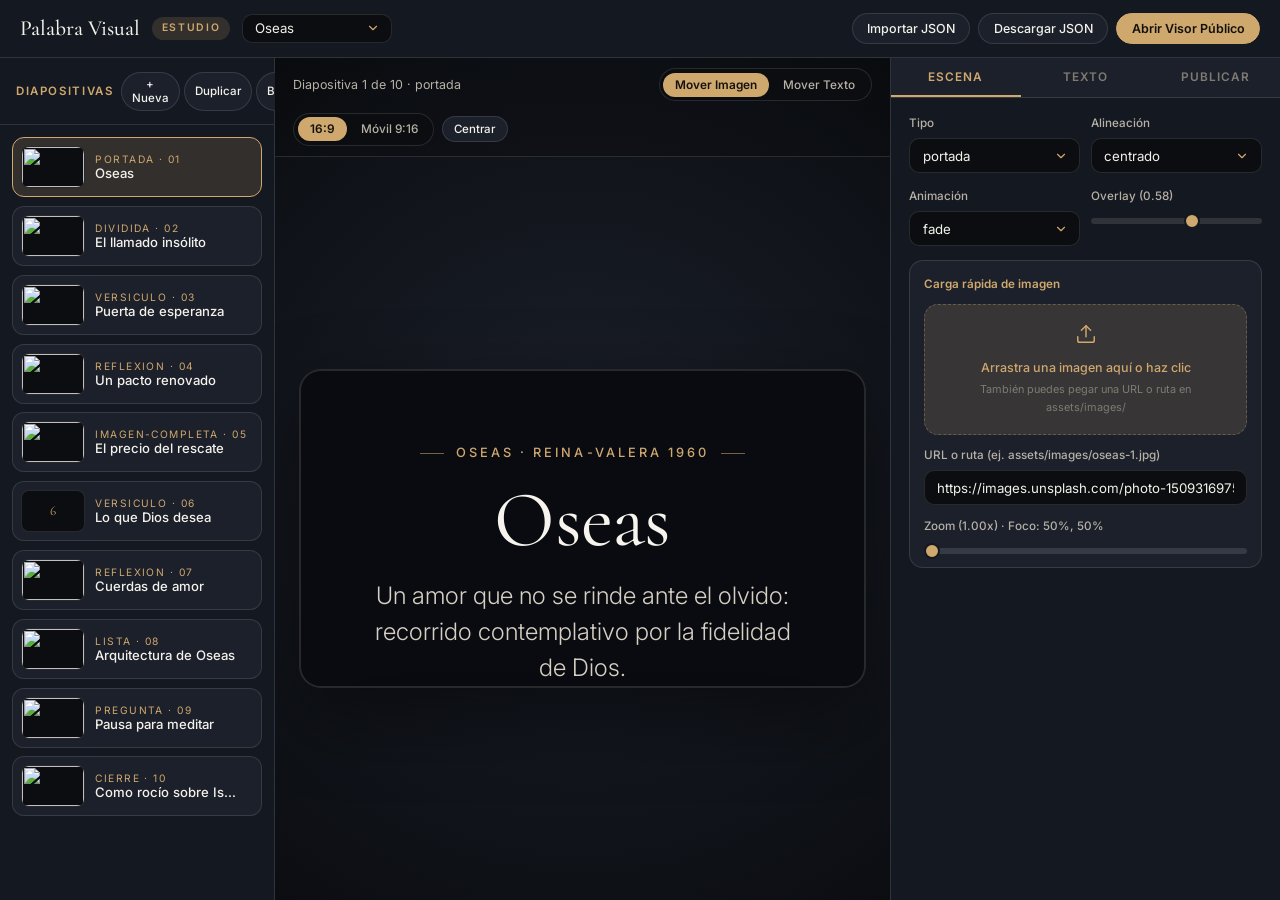
==== admin.html @ c392bd99 "refactor: modularize into clean public viewer (index.html), Studio editor (admin.html), css/, js/, d" ====
<!DOCTYPE html>
<html lang="es" data-theme="oscuro">
<head>
  <meta charset="UTF-8" />
  <meta name="viewport" content="width=device-width, initial-scale=1.0" />
  <title>Palabra Visual — Estudio de Edición</title>

  <link rel="preconnect" href="https://fonts.googleapis.com" />
  <link rel="preconnect" href="https://fonts.gstatic.com" crossorigin />
  <link href="https://fonts.googleapis.com/css2?family=Cormorant+Garamond:ital,wght@0,400;0,500;0,600;1,400;1,500&family=Inter:wght@300;400;500;600&display=swap" rel="stylesheet" />

  <link rel="stylesheet" href="css/theme.css" />
  <link rel="stylesheet" href="css/admin.css" />
</head>
<body class="admin-body">
  <!-- Barra superior del Estudio -->
  <header class="studio-topbar">
    <div class="studio-brand">
      <strong style="font-family:var(--font-display); font-size:1.35rem; font-weight:500;">Palabra Visual</strong>
      <span class="studio-badge">Estudio</span>
      <select class="field-select" id="st-book-select" style="width:auto; min-width:150px; padding:0.35rem 2rem 0.35rem 0.75rem;"></select>
    </div>

    <div class="studio-actions">
      <button class="btn-studio" id="st-import-btn" type="button">Importar JSON</button>
      <input type="file" id="st-import-file" accept=".json,application/json" style="display:none" />
      <button class="btn-studio" id="st-export-json" type="button">Descargar JSON</button>
      <button class="btn-studio btn-studio--primary" id="st-open-viewer" type="button">Abrir Visor Público</button>
    </div>
  </header>

  <!-- Espacio de trabajo de 3 columnas -->
  <main class="studio-workspace">
    <!-- 1. Izquierda: Lista de diapositivas con Drag & Drop -->
    <aside class="studio-deck" aria-label="Diapositivas">
      <div class="deck-header">
        <span style="font-size:0.72rem; letter-spacing:0.14em; text-transform:uppercase; color:var(--accent); font-weight:600;">Diapositivas</span>
        <div style="display:flex; gap:0.3rem;">
          <button class="btn-studio" id="st-add-slide" style="padding:0.28rem 0.6rem; font-size:0.72rem;">+ Nueva</button>
          <button class="btn-studio" id="st-dup-slide" style="padding:0.28rem 0.6rem; font-size:0.72rem;">Duplicar</button>
          <button class="btn-studio" id="st-del-slide" style="padding:0.28rem 0.6rem; font-size:0.72rem;">Borrar</button>
        </div>
      </div>
      <div class="deck-list" id="deck-list"></div>
    </aside>

    <!-- 2. Centro: Canvas interactivo (Móvil 9:16 / Escritorio 16:9 + Arrastrar) -->
    <section class="studio-canvas-area" aria-label="Lienzo de edición">
      <div class="canvas-toolbar">
        <span id="canvas-slide-label" style="font-size:0.78rem; color:var(--text-secondary);">Diapositiva 1</span>

        <div class="segmented" role="group" aria-label="Modo de arrastre en lienzo">
          <button class="seg-btn is-active" data-drag-mode="image" type="button">Mover Imagen</button>
          <button class="seg-btn" data-drag-mode="text" type="button">Mover Texto</button>
        </div>

        <div style="display:flex; align-items:center; gap:0.5rem;">
          <div class="segmented" role="group" aria-label="Formato de vista">
            <button class="seg-btn is-active" data-frame="desktop" type="button">16:9</button>
            <button class="seg-btn" data-frame="mobile" type="button">Móvil 9:16</button>
          </div>
          <button class="btn-studio" id="st-reset-pos" type="button" style="padding:0.32rem 0.7rem; font-size:0.72rem;">Centrar</button>
        </div>
      </div>

      <div class="canvas-viewport">
        <div class="device-frame frame-desktop" id="device-frame" data-drag-mode="image">
          <div class="slides-stage" id="studio-stage"></div>
        </div>
      </div>
    </section>

    <!-- 3. Derecha: Inspector con pestañas -->
    <aside class="studio-inspector" aria-label="Inspector de propiedades">
      <div class="inspector-tabs" role="tablist">
        <button class="tab-btn is-active" data-tab="escena" type="button">Escena</button>
        <button class="tab-btn" data-tab="texto" type="button">Texto</button>
        <button class="tab-btn" data-tab="publicar" type="button">Publicar</button>
      </div>

      <div class="inspector-body">
        <!-- TAB 1: Escena e Imágenes -->
        <div class="tab-panel is-active" id="tab-escena">
          <div class="field-row">
            <div class="field-group">
              <label class="field-label" for="st-tipo">Tipo</label>
              <select class="field-select" id="st-tipo">
                <option value="portada">portada</option>
                <option value="versiculo">versiculo</option>
                <option value="reflexion">reflexion</option>
                <option value="imagen-completa">imagen-completa</option>
                <option value="dividida">dividida</option>
                <option value="lista">lista</option>
                <option value="pregunta">pregunta</option>
                <option value="cierre">cierre</option>
              </select>
            </div>
            <div class="field-group">
              <label class="field-label" for="st-layout">Alineación</label>
              <select class="field-select" id="st-layout">
                <option value="centrado">centrado</option>
                <option value="izquierda">izquierda</option>
                <option value="derecha">derecha</option>
                <option value="inferior">inferior</option>
              </select>
            </div>
          </div>

          <div class="field-row">
            <div class="field-group">
              <label class="field-label" for="st-anim">Animación</label>
              <select class="field-select" id="st-anim">
                <option value="revelar-palabras">revelar-palabras</option>
                <option value="fade">fade</option>
                <option value="slide-up">slide-up</option>
                <option value="zoom-lento">zoom-lento</option>
                <option value="parallax">parallax</option>
              </select>
            </div>
            <div class="field-group">
              <label class="field-label" for="st-overlay">Overlay (<span id="st-overlay-val">0.55</span>)</label>
              <input class="field-range" id="st-overlay" type="range" min="0" max="1" step="0.05" />
            </div>
          </div>

          <div class="studio-card">
            <span class="field-label" style="color:var(--accent); font-weight:600;">Carga rápida de imagen</span>
            <div class="image-dropzone" id="st-dropzone">
              <svg width="22" height="22" viewBox="0 0 24 24" fill="none" stroke="currentColor" stroke-width="1.6" stroke-linecap="round" stroke-linejoin="round"><path d="M21 15v4a2 2 0 0 1-2 2H5a2 2 0 0 1-2-2v-4"/><polyline points="17 8 12 3 7 8"/><line x1="12" y1="3" x2="12" y2="15"/></svg>
              <p>Arrastra una imagen aquí o haz clic</p>
              <small>También puedes pegar una URL o ruta en assets/images/</small>
              <input type="file" id="st-imagen-file" accept="image/*" style="display:none" />
            </div>
            <div class="field-group">
              <label class="field-label" for="st-imagen">URL o ruta (ej. assets/images/oseas-1.jpg)</label>
              <input class="field-input" id="st-imagen" type="text" placeholder="https://... o assets/images/..." />
            </div>
            <div class="field-group">
              <label class="field-label" for="st-zoom">Zoom (<span id="st-zoom-val">1.00</span>x) &middot; Foco: <span id="st-focal-readout">50%, 50%</span></label>
              <input class="field-range" id="st-zoom" type="range" min="1" max="1.6" step="0.02" value="1" />
            </div>
          </div>
        </div>

        <!-- TAB 2: Texto, Cita Bíblica y Recuadros -->
        <div class="tab-panel" id="tab-texto">
          <div class="field-group">
            <label class="field-label" for="st-titulo">Título</label>
            <input class="field-input" id="st-titulo" type="text" />
          </div>
          <div class="field-group">
            <label class="field-label" for="st-subtitulo">Subtítulo / Kicker</label>
            <input class="field-input" id="st-subtitulo" type="text" />
          </div>
          <div class="field-group">
            <label class="field-label" for="st-font-scale">Tamaño de cita (<span id="st-font-scale-val">1.00</span>x)</label>
            <input class="field-range" id="st-font-scale" type="range" min="0.75" max="1.45" step="0.05" value="1" />
          </div>
          <div class="field-group">
            <label class="field-label" for="st-versiculo-texto">Versículo (texto fiel)</label>
            <textarea class="field-textarea" id="st-versiculo-texto"></textarea>
          </div>
          <div class="field-group">
            <label class="field-label" for="st-versiculo-ref">Referencia</label>
            <input class="field-input" id="st-versiculo-ref" type="text" />
          </div>
          <div class="field-group">
            <label class="field-label" for="st-reflexion">Reflexión</label>
            <textarea class="field-textarea" id="st-reflexion"></textarea>
          </div>
          <div class="field-group">
            <span class="field-label" style="color:var(--accent); font-weight:600;">Recuadros / Puntos</span>
            <div id="st-recuadros-list" style="display:flex; flex-direction:column; gap:0.65rem;"></div>
            <button class="btn-studio" id="st-add-recuadro" type="button" style="justify-content:center;">+ Agregar recuadro</button>
          </div>
        </div>

        <!-- TAB 3: Publicación y Revelado Dinámico -->
        <div class="tab-panel" id="tab-publicar">
          <div class="studio-card">
            <span class="field-label" style="color:var(--accent); font-weight:600;">Datos del Libro</span>
            <div class="field-group">
              <label class="field-label" for="st-book-title">Nombre del libro</label>
              <input class="field-input" id="st-book-title" type="text" />
            </div>
            <div class="field-group">
              <label class="field-label" for="st-book-version">Versión bíblica</label>
              <input class="field-input" id="st-book-version" type="text" />
            </div>
            <div class="field-group">
              <label class="field-label" for="st-book-theme">Tema predeterminado</label>
              <select class="field-select" id="st-book-theme">
                <option value="oscuro">Noche profunda (oscuro)</option>
                <option value="claro">Amanecer cálido (claro)</option>
                <option value="sepia">Pergamino (sepia)</option>
              </select>
            </div>
          </div>

          <div class="studio-card">
            <span class="field-label" style="color:var(--accent); font-weight:600;">Revelado Dinámico (Bloqueo Temporal)</span>
            <div class="field-group">
              <label class="field-label" for="st-desbloqueo">Fecha y hora de apertura</label>
              <input class="field-input" id="st-desbloqueo" type="datetime-local" />
            </div>
            <div class="field-group">
              <label class="field-label" for="st-bloqueo-msg">Mensaje de espera</label>
              <textarea class="field-textarea" id="st-bloqueo-msg" placeholder="Esta reflexión estará disponible al iniciar..."></textarea>
            </div>
            <button class="btn-studio" id="st-clear-lock" type="button" style="justify-content:center;">Quitar bloqueo</button>
          </div>

          <p style="font-size:0.75rem; color:var(--text-muted); line-height:1.5;">
            Cuando termines de editar, pulsa <strong>Descargar JSON</strong> arriba y reemplaza el archivo correspondiente en la carpeta <code>data/</code> de tu repositorio.
          </p>
        </div>
      </div>
    </aside>
  </main>

  <div class="toast" id="toast" role="status" aria-live="polite"></div>

  <script src="js/renderer.js"></script>
  <script src="js/admin.js"></script>
</body>
</html>
---- css/theme.css ----
/* ==========================================================================
   PALABRA VISUAL — SISTEMA DE DISEÑO COMPARTIDO (theme.css)
   ========================================================================== */
:root {
  --font-display: 'Cormorant Garamond', Georgia, 'Times New Roman', serif;
  --font-sans: 'Inter', -apple-system, BlinkMacSystemFont, 'Segoe UI', Roboto, sans-serif;

  /* Escala tipográfica fluida */
  --text-xs: clamp(0.72rem, 0.7rem + 0.15vw, 0.8rem);
  --text-sm: clamp(0.85rem, 0.82rem + 0.2vw, 0.95rem);
  --text-base: clamp(0.98rem, 0.94rem + 0.25vw, 1.125rem);
  --text-lg: clamp(1.18rem, 1.08rem + 0.55vw, 1.5rem);
  --text-xl: clamp(1.55rem, 1.3rem + 1.2vw, 2.35rem);
  --text-2xl: clamp(2.1rem, 1.6rem + 2.4vw, 3.6rem);
  --text-hero: clamp(2.6rem, 1.9rem + 3.8vw, 5.2rem);

  /* Espaciados y radios */
  --space-xs: 0.5rem;
  --space-sm: 1rem;
  --space-md: 1.75rem;
  --space-lg: 3rem;
  --radius-sm: 6px;
  --radius-md: 14px;
  --radius-lg: 22px;
  --ease-editorial: cubic-bezier(0.22, 1, 0.36, 1);

  --z-stage: 1;
  --z-chrome: 20;
  --z-drawer: 40;
  --z-modal: 60;
}

/* Tema 1: Noche profunda (oscuro) */
[data-theme="oscuro"] {
  --bg-base: #0b0d11;
  --bg-surface: #141820;
  --bg-elevated: #1b202b;
  --bg-glass: rgba(15, 19, 26, 0.62);
  --bg-glass-strong: rgba(15, 19, 26, 0.86);
  --text-primary: #f4f1ea;
  --text-secondary: #b7b1a6;
  --text-muted: #7f7a72;
  --accent: #cfa86e;
  --accent-soft: rgba(207, 168, 110, 0.16);
  --border-subtle: rgba(244, 241, 234, 0.12);
  --border-glow: rgba(207, 168, 110, 0.34);
  --overlay-rgb: 10, 12, 16;
  --shadow-soft: 0 24px 60px rgba(0, 0, 0, 0.45);
  --slide-text-on-img: #f7f4ed;
  --slide-sub-on-img: #d6d0c4;
}

/* Tema 2: Amanecer cálido (claro) */
[data-theme="claro"] {
  --bg-base: #faf7f2;
  --bg-surface: #ffffff;
  --bg-elevated: #f3eee5;
  --bg-glass: rgba(255, 252, 247, 0.76);
  --bg-glass-strong: rgba(255, 252, 247, 0.94);
  --text-primary: #1f1c18;
  --text-secondary: #5c554c;
  --text-muted: #8a8277;
  --accent: #9a6735;
  --accent-soft: rgba(154, 103, 53, 0.12);
  --border-subtle: rgba(31, 28, 24, 0.12);
  --border-glow: rgba(154, 103, 53, 0.34);
  --overlay-rgb: 24, 20, 16;
  --shadow-soft: 0 20px 50px rgba(45, 36, 24, 0.10);
  --slide-text-on-img: #faf7f2;
  --slide-sub-on-img: #e5dfd5;
}

/* Tema 3: Pergamino (sepia) */
[data-theme="sepia"] {
  --bg-base: #efe6d5;
  --bg-surface: #e6dac4;
  --bg-elevated: #dfd0b6;
  --bg-glass: rgba(239, 230, 213, 0.80);
  --bg-glass-strong: rgba(239, 230, 213, 0.95);
  --text-primary: #2a2118;
  --text-secondary: #5a4a3a;
  --text-muted: #85725e;
  --accent: #874c2b;
  --accent-soft: rgba(135, 76, 43, 0.14);
  --border-subtle: rgba(42, 33, 24, 0.14);
  --border-glow: rgba(135, 76, 43, 0.35);
  --overlay-rgb: 28, 21, 14;
  --shadow-soft: 0 20px 50px rgba(42, 33, 24, 0.14);
  --slide-text-on-img: #faf5eb;
  --slide-sub-on-img: #e8decb;
}

*, *::before, *::after { box-sizing: border-box; margin: 0; padding: 0; }

html, body {
  height: 100%;
  width: 100%;
  background-color: var(--bg-base);
  color: var(--text-primary);
  font-family: var(--font-sans);
  font-size: 16px;
  line-height: 1.6;
  -webkit-font-smoothing: antialiased;
  -moz-osx-font-smoothing: grayscale;
  transition: background-color 0.45s var(--ease-editorial), color 0.45s var(--ease-editorial);
}

button, input, select, textarea { font-family: inherit; color: inherit; }
button { background: none; border: none; cursor: pointer; }
button:focus-visible, input:focus-visible, select:focus-visible, textarea:focus-visible, a:focus-visible {
  outline: 2px solid var(--accent);
  outline-offset: 2px;
}

.sr-only {
  position: absolute; width: 1px; height: 1px; padding: 0; margin: -1px;
  overflow: hidden; clip: rect(0, 0, 0, 0); white-space: nowrap; border: 0;
}

/* ==========================================================================
   ESCENARIO DE DIAPOSITIVAS
   ========================================================================== */
.app-shell {
  position: relative;
  width: 100vw;
  height: 100vh;
  height: 100dvh;
  overflow: hidden;
  background: var(--bg-base);
}

.slides-stage {
  position: relative;
  width: 100%;
  height: 100%;
  z-index: var(--z-stage);
}

.slide {
  position: absolute;
  inset: 0;
  width: 100%;
  height: 100%;
  display: flex;
  align-items: center;
  justify-content: center;
  overflow-y: auto;
  overflow-x: hidden;
  opacity: 0;
  visibility: hidden;
  pointer-events: none;
}

.slide.is-active {
  opacity: 1;
  visibility: visible;
  pointer-events: auto;
}

.slide-bg {
  position: absolute;
  inset: -4%;
  width: 108%;
  height: 108%;
  z-index: 0;
  overflow: hidden;
  pointer-events: none;
  transform: scale(var(--img-zoom, 1));
  transition: transform 0.35s var(--ease-editorial);
}

.slide-bg-img {
  width: 100%;
  height: 100%;
  object-fit: cover;
  object-position: center;
  will-change: transform;
  transition: opacity 0.6s ease;
}

.slide.is-active .slide-bg-img.ken-burns {
  animation: kenBurns 22s ease-in-out infinite alternate;
}

@keyframes kenBurns {
  0% { transform: scale(1.01) translate3d(0, 0, 0); }
  100% { transform: scale(1.09) translate3d(-1.2%, -0.8%, 0); }
}

.slide-overlay {
  position: absolute;
  inset: 0;
  z-index: 1;
  pointer-events: none;
}

.slide-inner {
  position: relative;
  z-index: 2;
  width: 100%;
  max-width: 1240px;
  margin: auto;
  padding: clamp(4.5rem, 8vh, 6rem) clamp(1.25rem, 5vw, 4.5rem) clamp(5rem, 9vh, 6.5rem);
  display: flex;
  flex-direction: column;
  justify-content: center;
  min-height: 100%;
}

.slide-content-movable {
  display: flex;
  flex-direction: column;
  width: 100%;
  transform: translate(var(--offset-x, 0px), var(--offset-y, 0px));
}

.layout-centrado .slide-inner,
.layout-centrado .slide-content-movable { align-items: center; text-align: center; }
.layout-izquierda .slide-inner,
.layout-izquierda .slide-content-movable { align-items: flex-start; text-align: left; }
.layout-derecha .slide-inner,
.layout-derecha .slide-content-movable { align-items: flex-end; text-align: right; }
.layout-inferior .slide-inner {
  justify-content: flex-end;
  align-items: flex-start;
  text-align: left;
  padding-bottom: clamp(5.5rem, 11vh, 7.5rem);
}

.slide.has-bg-image:not(.slide-tipo-dividida) { color: var(--slide-text-on-img); }
.slide.has-bg-image:not(.slide-tipo-dividida) .editorial-subtitle,
.slide.has-bg-image:not(.slide-tipo-dividida) .reflexion-body { color: var(--slide-sub-on-img); }

/* ==========================================================================
   TIPOGRAFÍA EDITORIAL Y CITAS BÍBLICAS
   ========================================================================== */
.kicker {
  font-family: var(--font-sans);
  font-size: var(--text-xs);
  font-weight: 500;
  letter-spacing: 0.24em;
  text-transform: uppercase;
  color: var(--accent);
  margin-bottom: var(--space-sm);
  display: inline-flex;
  align-items: center;
  gap: 0.75rem;
}

.kicker::before, .kicker::after {
  content: ""; display: inline-block; width: 24px; height: 1px; background: currentColor; opacity: 0.55;
}
.layout-izquierda .kicker::before, .layout-inferior .kicker::before { display: none; }
.layout-derecha .kicker::after { display: none; }

.editorial-title {
  font-family: var(--font-display);
  font-weight: 500;
  font-size: var(--text-2xl);
  line-height: 1.12;
  letter-spacing: -0.01em;
  max-width: 18ch;
  margin-bottom: var(--space-sm);
}

.slide-tipo-portada .editorial-title {
  font-size: var(--text-hero);
  font-weight: 400;
  line-height: 1.05;
  max-width: 14ch;
}

.editorial-subtitle {
  font-family: var(--font-sans);
  font-weight: 300;
  font-size: var(--text-lg);
  line-height: 1.5;
  color: var(--text-secondary);
  max-width: 52ch;
  margin-bottom: var(--space-md);
}

.verse-block { position: relative; max-width: 820px; width: 100%; }

.verse-block.variant-glass {
  background: var(--bg-glass);
  backdrop-filter: blur(18px);
  -webkit-backdrop-filter: blur(18px);
  border: 1px solid var(--border-subtle);
  border-radius: var(--radius-lg);
  padding: clamp(1.65rem, 4vw, 3.25rem);
  box-shadow: var(--shadow-soft);
  color: var(--text-primary);
}

.verse-block.variant-typographic {
  padding: clamp(1.25rem, 3vw, 2.25rem) 0;
  max-width: 920px;
}

.verse-quote-mark {
  display: block; width: 28px; height: 22px; color: var(--accent); opacity: 0.75; margin-bottom: var(--space-sm);
}
.layout-centrado .verse-quote-mark { margin-inline: auto; }
.layout-derecha .verse-quote-mark { margin-left: auto; }

.verse-text {
  font-family: var(--font-display);
  font-weight: 400;
  font-size: calc(clamp(1.65rem, 1.2rem + 2.1vw, 2.9rem) * var(--font-scale, 1));
  line-height: 1.34;
  letter-spacing: -0.005em;
}

.slide-tipo-versiculo .verse-text {
  font-size: calc(clamp(1.95rem, 1.35rem + 2.6vw, 3.5rem) * var(--font-scale, 1));
  line-height: 1.28;
}

.verse-word { display: inline-block; will-change: transform, opacity; }

.verse-divider {
  width: 56px; height: 1px; background: var(--accent); opacity: 0.65; margin: var(--space-md) 0 var(--space-sm);
}
.layout-centrado .verse-divider { margin-inline: auto; }
.layout-derecha .verse-divider { margin-left: auto; }

.verse-meta {
  display: flex; flex-wrap: wrap; align-items: center; gap: 0.65rem 1.25rem;
  font-family: var(--font-sans); font-size: var(--text-xs); letter-spacing: 0.2em;
  text-transform: uppercase; font-variant-caps: all-small-caps; color: var(--accent); font-weight: 500;
}
.layout-centrado .verse-meta { justify-content: center; }
.layout-derecha .verse-meta { justify-content: flex-end; }
.verse-version { opacity: 0.72; color: inherit; }

.reflexion-body {
  font-family: var(--font-sans); font-weight: 300; font-size: var(--text-base);
  line-height: 1.75; max-width: 62ch; color: var(--text-secondary); margin-top: var(--space-sm);
}

.glass-panel {
  background: var(--bg-glass); backdrop-filter: blur(18px); -webkit-backdrop-filter: blur(18px);
  border: 1px solid var(--border-subtle); border-radius: var(--radius-lg);
  padding: clamp(1.5rem, 3.5vw, 2.75rem); box-shadow: var(--shadow-soft); color: var(--text-primary);
}
.glass-panel .reflexion-body { color: var(--text-secondary); }

.recuadros-grid, .timeline-list {
  display: grid; grid-template-columns: repeat(auto-fit, minmax(min(100%, 250px), 1fr));
  gap: clamp(1rem, 2vw, 1.5rem); width: 100%; margin-top: var(--space-md);
}

.recuadro-card, .timeline-item {
  background: var(--bg-glass); backdrop-filter: blur(16px); -webkit-backdrop-filter: blur(16px);
  border: 1px solid var(--border-subtle); border-top: 1px solid var(--border-glow);
  border-radius: var(--radius-md); padding: clamp(1.25rem, 2.5vw, 1.75rem);
  text-align: left; color: var(--text-primary); box-shadow: var(--shadow-soft);
  transition: transform 0.35s var(--ease-editorial), border-color 0.35s ease;
}
.recuadro-card:hover { transform: translateY(-3px); border-color: var(--border-glow); }

.recuadro-icon {
  width: 34px; height: 34px; border-radius: 50%; background: var(--accent-soft);
  color: var(--accent); display: inline-flex; align-items: center; justify-content: center; margin-bottom: 0.9rem;
}
.recuadro-icon svg { width: 17px; height: 17px; }
.recuadro-title { font-family: var(--font-display); font-size: 1.35rem; font-weight: 500; margin-bottom: 0.4rem; color: var(--text-primary); }
.recuadro-text { font-size: var(--text-sm); line-height: 1.6; color: var(--text-secondary); }
.timeline-step { font-family: var(--font-display); font-size: 1.8rem; font-style: italic; color: var(--accent); line-height: 1; margin-bottom: 0.6rem; }

.split-layout {
  display: grid; grid-template-columns: 1fr 1fr; gap: clamp(1.75rem, 4vw, 4rem); align-items: center; width: 100%;
}
.split-media {
  position: relative; border-radius: var(--radius-lg); overflow: hidden;
  aspect-ratio: 4 / 5; max-height: 70vh; width: 100%;
  box-shadow: var(--shadow-soft); border: 1px solid var(--border-subtle);
}
.split-media img { width: 100%; height: 100%; object-fit: cover; display: block; }
.split-content { display: flex; flex-direction: column; align-items: flex-start; text-align: left; }
.layout-derecha .split-media { order: 2; }

.btn-editorial {
  display: inline-flex; align-items: center; gap: 0.65rem; margin-top: var(--space-md);
  padding: 0.85rem 1.65rem; border-radius: 999px; background: var(--accent); color: #14110d;
  font-size: var(--text-xs); font-weight: 600; letter-spacing: 0.14em; text-transform: uppercase;
  transition: transform 0.25s var(--ease-editorial), opacity 0.25s ease;
}
.btn-editorial:hover { transform: translateY(-2px); opacity: 0.94; }

.btn-editorial-ghost {
  display: inline-flex; align-items: center; gap: 0.55rem; margin-top: var(--space-md);
  padding: 0.8rem 1.45rem; border-radius: 999px; border: 1px solid var(--border-glow);
  background: var(--bg-glass); backdrop-filter: blur(12px); color: var(--text-primary);
  font-size: var(--text-xs); font-weight: 500; letter-spacing: 0.14em; text-transform: uppercase;
  transition: background-color 0.25s ease, transform 0.25s var(--ease-editorial);
}
.btn-editorial-ghost:hover { background: var(--accent-soft); transform: translateY(-1px); }

/* ==========================================================================
   CHROME DE NAVEGACIÓN DEL VISOR LIMPIO
   ========================================================================== */
.progress-bar-track {
  position: fixed; top: 0; left: 0; width: 100%; height: 3px;
  background: rgba(128, 128, 128, 0.18); z-index: calc(var(--z-chrome) + 5);
}
.progress-bar-fill { height: 100%; width: 0%; background: var(--accent); transition: width 0.6s var(--ease-editorial); }

.top-bar {
  position: fixed; top: 0; left: 0; right: 0; z-index: var(--z-chrome);
  display: flex; align-items: center; justify-content: space-between;
  padding: 1rem clamp(1rem, 3vw, 2.25rem); pointer-events: none;
}
.top-bar > * { pointer-events: auto; }

.brand-cluster, .top-actions, .nav-arrows {
  display: flex; align-items: center; gap: 0.35rem;
  background: var(--bg-glass); backdrop-filter: blur(18px); -webkit-backdrop-filter: blur(18px);
  border: 1px solid var(--border-subtle); border-radius: 999px; padding: 0.35rem 0.5rem;
  box-shadow: 0 8px 28px rgba(0, 0, 0, 0.14);
}

.icon-btn {
  width: 34px; height: 34px; border-radius: 50%; display: inline-flex; align-items: center; justify-content: center;
  color: var(--text-primary); transition: background-color 0.25s ease, color 0.25s ease, transform 0.25s var(--ease-editorial);
}
.icon-btn:hover { background: var(--accent-soft); color: var(--accent); transform: scale(1.05); }
.icon-btn svg { width: 17px; height: 17px; }

/* Menús desplegables personalizados */
.dropdown { position: relative; display: inline-flex; align-items: center; }
.dropdown-trigger {
  display: inline-flex; align-items: center; gap: 0.5rem; padding: 0.38rem 0.75rem;
  border-radius: 999px; font-size: var(--text-xs); font-weight: 500; color: var(--text-primary);
  transition: background-color 0.25s ease, color 0.25s ease;
}
.dropdown-trigger--book { font-family: var(--font-display); font-size: 1.18rem; font-weight: 500; padding: 0.22rem 0.75rem 0.22rem 0.55rem; }
.dropdown-trigger:hover, .dropdown.is-open .dropdown-trigger { background: var(--accent-soft); color: var(--accent); }
.dropdown-chevron { width: 14px; height: 14px; opacity: 0.7; transition: transform 0.3s var(--ease-editorial); }
.dropdown.is-open .dropdown-chevron { transform: rotate(180deg); opacity: 1; }

.dropdown-menu {
  position: absolute; top: calc(100% + 10px); left: 0; min-width: 240px; padding: 0.45rem;
  border-radius: 18px; background: var(--bg-glass-strong); backdrop-filter: blur(24px); -webkit-backdrop-filter: blur(24px);
  border: 1px solid var(--border-subtle); box-shadow: 0 22px 50px rgba(0, 0, 0, 0.32);
  display: flex; flex-direction: column; gap: 0.2rem;
  opacity: 0; visibility: hidden; transform: translateY(-6px) scale(0.97); transform-origin: top left;
  transition: opacity 0.24s ease, transform 0.28s var(--ease-editorial), visibility 0.24s; z-index: calc(var(--z-chrome) + 15);
}
.dropdown-menu--right { left: auto; right: 0; transform-origin: top right; }
.dropdown.is-open .dropdown-menu { opacity: 1; visibility: visible; transform: translateY(0) scale(1); }

.dropdown-item {
  width: 100%; display: flex; align-items: center; justify-content: space-between; gap: 0.85rem;
  padding: 0.62rem 0.8rem; border-radius: 12px; text-align: left; color: var(--text-primary);
  transition: background-color 0.2s ease, color 0.2s ease, transform 0.2s ease;
}
.dropdown-item:hover { background: var(--accent-soft); transform: translateX(2px); }
.dropdown-item.is-selected { background: var(--accent-soft); color: var(--accent); }
.dropdown-item-main { display: flex; align-items: center; gap: 0.65rem; }
.dropdown-item-title { display: block; font-family: var(--font-display); font-size: 1.12rem; font-weight: 500; line-height: 1.15; }
.dropdown-item-title--sans { font-family: var(--font-sans); font-size: 0.84rem; }
.dropdown-item-sub { display: block; font-size: 0.7rem; color: var(--text-muted); letter-spacing: 0.04em; margin-top: 0.1rem; }
.dropdown-check { width: 15px; height: 15px; color: var(--accent); opacity: 0; flex-shrink: 0; }
.dropdown-item.is-selected .dropdown-check { opacity: 1; }
.theme-swatch { width: 18px; height: 18px; border-radius: 50%; border: 1px solid var(--border-glow); flex-shrink: 0; }

.bottom-bar {
  position: fixed; bottom: 0; left: 0; right: 0; z-index: var(--z-chrome);
  display: flex; align-items: center; justify-content: space-between;
  padding: 1rem clamp(1rem, 3vw, 2.25rem) 1.25rem; pointer-events: none;
}
.bottom-bar > * { pointer-events: auto; }

.slide-counter {
  font-size: var(--text-xs); font-weight: 500; letter-spacing: 0.16em; color: var(--text-primary);
  background: var(--bg-glass); backdrop-filter: blur(18px); border: 1px solid var(--border-subtle);
  padding: 0.48rem 0.95rem; border-radius: 999px; font-variant-numeric: tabular-nums;
}

.dots-nav {
  display: flex; align-items: center; gap: 0.45rem; background: var(--bg-glass); backdrop-filter: blur(18px);
  border: 1px solid var(--border-subtle); padding: 0.5rem 0.95rem; border-radius: 999px;
}
.dot-btn {
  width: 7px; height: 7px; border-radius: 999px; background: var(--text-muted); opacity: 0.45;
  transition: width 0.35s var(--ease-editorial), background-color 0.3s ease, opacity 0.3s ease;
}
.dot-btn.is-active { width: 24px; background: var(--accent); opacity: 1; }

/* Drawer de índice */
.drawer-backdrop {
  position: fixed; inset: 0; background: rgba(0, 0, 0, 0.38); backdrop-filter: blur(3px);
  z-index: calc(var(--z-drawer) - 1); opacity: 0; visibility: hidden; transition: opacity 0.35s ease, visibility 0.35s ease;
}
.drawer-backdrop.is-open { opacity: 1; visibility: visible; }

.drawer {
  position: fixed; top: 0.75rem; bottom: 0.75rem; left: 0.75rem; width: min(390px, calc(100vw - 1.5rem));
  background: var(--bg-glass-strong); backdrop-filter: blur(26px); -webkit-backdrop-filter: blur(26px);
  border: 1px solid var(--border-subtle); border-radius: 22px; z-index: var(--z-drawer);
  display: flex; flex-direction: column; box-shadow: var(--shadow-soft);
  transform: translateX(calc(-100% - 1.5rem)); transition: transform 0.45s var(--ease-editorial); overflow: hidden;
}
.drawer.is-open { transform: translateX(0); }
.drawer-header { display: flex; align-items: center; justify-content: space-between; padding: 1.15rem 1.4rem; border-bottom: 1px solid var(--border-subtle); }
.drawer-title { font-family: var(--font-display); font-size: 1.5rem; font-weight: 500; }
.drawer-body { flex: 1; overflow-y: auto; padding: 1.15rem 1.35rem; display: flex; flex-direction: column; gap: 0.8rem; }

.thumb-card {
  display: grid; grid-template-columns: 86px 1fr; gap: 0.9rem; align-items: center; padding: 0.65rem;
  border-radius: 16px; border: 1px solid var(--border-subtle); background: var(--bg-glass); text-align: left;
  transition: border-color 0.25s ease, transform 0.25s var(--ease-editorial), background-color 0.25s ease;
}
.thumb-card:hover { border-color: var(--border-glow); transform: translateX(3px); }
.thumb-card.is-active { border-color: var(--accent); background: var(--accent-soft); }
.thumb-preview {
  width: 86px; height: 54px; border-radius: 10px; overflow: hidden; background: var(--bg-base);
  display: flex; align-items: center; justify-content: center; font-family: var(--font-display);
  font-size: 0.95rem; color: var(--accent); border: 1px solid var(--border-subtle);
}
.thumb-preview img { width: 100%; height: 100%; object-fit: cover; }
.thumb-info small { display: block; font-size: 0.66rem; letter-spacing: 0.16em; text-transform: uppercase; color: var(--accent); font-weight: 500; }
.thumb-info strong { display: block; font-size: 0.9rem; font-weight: 500; color: var(--text-primary); white-space: nowrap; overflow: hidden; text-overflow: ellipsis; max-width: 220px; }

/* Pantalla de Revelado Dinámico */
.lock-screen {
  position: fixed; inset: 0; z-index: calc(var(--z-modal) + 10); background: var(--bg-base);
  display: none; align-items: center; justify-content: center; padding: clamp(1.5rem, 5vw, 3.5rem); text-align: center;
}
.lock-screen.is-active { display: flex; }
.lock-bg { position: absolute; inset: 0; opacity: 0.28; background-size: cover; background-position: center; filter: blur(18px) scale(1.1); pointer-events: none; }
.lock-card {
  position: relative; z-index: 2; max-width: 680px; width: 100%; background: var(--bg-glass-strong);
  backdrop-filter: blur(26px); border: 1px solid var(--border-subtle); border-top: 1px solid var(--border-glow);
  border-radius: 26px; padding: clamp(2rem, 5vw, 3.5rem) clamp(1.25rem, 4vw, 3rem); box-shadow: var(--shadow-soft);
}
.countdown-grid { display: grid; grid-template-columns: repeat(4, 1fr); gap: clamp(0.55rem, 2vw, 1.1rem); margin: var(--space-md) auto; max-width: 500px; }
.countdown-cell { background: var(--bg-glass); border: 1px solid var(--border-subtle); border-radius: 16px; padding: clamp(0.75rem, 2vw, 1.15rem) 0.5rem; }
.countdown-num { display: block; font-family: var(--font-display); font-size: clamp(2rem, 6vw, 3.25rem); font-weight: 500; line-height: 1; color: var(--accent); font-variant-numeric: tabular-nums; }
.countdown-label { display: block; margin-top: 0.35rem; font-size: 0.65rem; letter-spacing: 0.18em; text-transform: uppercase; color: var(--text-secondary); }

.toast {
  position: fixed; bottom: 4.5rem; left: 50%; transform: translateX(-50%) translateY(16px);
  background: var(--bg-glass-strong); border: 1px solid var(--border-glow); color: var(--text-primary);
  padding: 0.6rem 1.2rem; border-radius: 999px; font-size: var(--text-xs); z-index: var(--z-modal);
  opacity: 0; pointer-events: none; transition: opacity 0.3s ease, transform 0.3s var(--ease-editorial);
}
.toast.is-visible { opacity: 1; transform: translateX(-50%) translateY(0); }

/* ==========================================================================
   RESPONSIVE: MÓVIL VERTICAL 9:16, TABLET Y PROYECTOR
   ========================================================================== */
@media (max-width: 860px) {
  .split-layout { grid-template-columns: 1fr; gap: 1.25rem; }
  .split-media { aspect-ratio: 16 / 10; max-height: 34vh; }
  .layout-derecha .split-media { order: 0; }
  .pill-label, .dots-nav { display: none; }
}

@media (max-width: 640px), (max-aspect-ratio: 1/1) {
  .slide-inner { padding: 4.35rem 1.25rem 5rem; }
  .verse-block.variant-glass { padding: 1.45rem 1.2rem; border-radius: 18px; }
  .verse-text { font-size: calc(clamp(1.62rem, 5.8vw, 2.4rem) * var(--font-scale, 1)); line-height: 1.32; }
  .slide-tipo-versiculo .verse-text { font-size: calc(clamp(1.88rem, 6.6vw, 2.85rem) * var(--font-scale, 1)); line-height: 1.26; }
  .editorial-title { font-size: clamp(1.95rem, 7vw, 2.75rem); }
  .slide-tipo-portada .editorial-title { font-size: clamp(2.85rem, 11vw, 4rem); }
  .reflexion-body { font-size: 1rem; line-height: 1.65; }
}

@media (prefers-reduced-motion: reduce) {
  .slide.is-active .slide-bg-img.ken-burns { animation: none !important; }
  .progress-bar-fill, .dot-btn, .drawer, .recuadro-card { transition: none !important; }
}
---- css/admin.css ----
/* ==========================================================================
   PALABRA VISUAL — ESTUDIO DE EDICIÓN (admin.css)
   ========================================================================== */
body.admin-body {
  overflow: hidden;
  display: flex;
  flex-direction: column;
  height: 100vh;
  height: 100dvh;
}

.studio-topbar {
  height: 58px;
  flex-shrink: 0;
  display: flex;
  align-items: center;
  justify-content: space-between;
  padding: 0 1.25rem;
  background: var(--bg-surface);
  border-bottom: 1px solid var(--border-subtle);
  gap: 1rem;
}

.studio-brand {
  display: flex;
  align-items: center;
  gap: 0.75rem;
}

.studio-badge {
  font-size: 0.65rem;
  letter-spacing: 0.16em;
  text-transform: uppercase;
  padding: 0.22rem 0.6rem;
  border-radius: 999px;
  background: var(--accent-soft);
  color: var(--accent);
  font-weight: 600;
}

.studio-actions {
  display: flex;
  align-items: center;
  gap: 0.5rem;
  flex-wrap: wrap;
}

.btn-studio {
  display: inline-flex;
  align-items: center;
  gap: 0.4rem;
  padding: 0.45rem 0.9rem;
  border-radius: 999px;
  border: 1px solid var(--border-subtle);
  background: var(--bg-elevated);
  font-size: 0.78rem;
  font-weight: 500;
  color: var(--text-primary);
  text-decoration: none;
  transition: border-color 0.2s ease, background-color 0.2s ease, color 0.2s ease;
}

.btn-studio:hover, .btn-studio.is-active {
  border-color: var(--accent);
  background: var(--accent-soft);
  color: var(--accent);
}

.btn-studio--primary {
  background: var(--accent);
  color: #14110d;
  border-color: var(--accent);
  font-weight: 600;
}
.btn-studio--primary:hover {
  background: var(--accent);
  color: #14110d;
  opacity: 0.92;
}

.studio-workspace {
  flex: 1;
  min-height: 0;
  display: grid;
  grid-template-columns: 275px 1fr 390px;
}

/* --- Columna Izquierda: Lista de Diapositivas --- */
.studio-deck {
  background: var(--bg-surface);
  border-right: 1px solid var(--border-subtle);
  display: flex;
  flex-direction: column;
  min-height: 0;
}

.deck-header {
  padding: 0.85rem 1rem;
  border-bottom: 1px solid var(--border-subtle);
  display: flex;
  align-items: center;
  justify-content: space-between;
  gap: 0.5rem;
}

.deck-list {
  flex: 1;
  overflow-y: auto;
  padding: 0.75rem;
  display: flex;
  flex-direction: column;
  gap: 0.55rem;
}

.deck-item {
  display: grid;
  grid-template-columns: 64px 1fr;
  gap: 0.65rem;
  align-items: center;
  padding: 0.5rem;
  border-radius: 12px;
  border: 1px solid var(--border-subtle);
  background: var(--bg-elevated);
  cursor: grab;
  text-align: left;
  transition: border-color 0.2s ease, background-color 0.2s ease, transform 0.2s ease;
}

.deck-item:hover { border-color: var(--border-glow); }
.deck-item.is-active { border-color: var(--accent); background: var(--accent-soft); }
.deck-item.is-dragging { opacity: 0.45; }
.deck-item.drag-over { box-shadow: 0 0 0 2px var(--accent); }

.deck-thumb {
  width: 64px; height: 42px; border-radius: 8px; overflow: hidden;
  background: var(--bg-base); display: flex; align-items: center; justify-content: center;
  font-family: var(--font-display); color: var(--accent); border: 1px solid var(--border-subtle);
}
.deck-thumb img { width: 100%; height: 100%; object-fit: cover; }

.deck-meta small {
  display: block; font-size: 0.64rem; letter-spacing: 0.14em; text-transform: uppercase; color: var(--accent);
}
.deck-meta strong {
  display: block; font-size: 0.82rem; font-weight: 500; white-space: nowrap; overflow: hidden; text-overflow: ellipsis; max-width: 145px;
}

/* --- Columna Central: Canvas Interactivo --- */
.studio-canvas-area {
  background: radial-gradient(circle at center, var(--bg-elevated) 0%, var(--bg-base) 100%);
  display: flex;
  flex-direction: column;
  min-height: 0;
  position: relative;
}

.canvas-toolbar {
  padding: 0.65rem 1.15rem;
  display: flex;
  align-items: center;
  justify-content: space-between;
  gap: 0.75rem;
  border-bottom: 1px solid var(--border-subtle);
  background: rgba(0, 0, 0, 0.14);
  flex-wrap: wrap;
}

.segmented {
  display: inline-flex;
  background: var(--bg-base);
  border: 1px solid var(--border-subtle);
  border-radius: 999px;
  padding: 0.2rem;
  gap: 0.15rem;
}

.seg-btn {
  padding: 0.32rem 0.75rem;
  border-radius: 999px;
  font-size: 0.74rem;
  font-weight: 500;
  color: var(--text-secondary);
  transition: background-color 0.2s ease, color 0.2s ease;
}

.seg-btn.is-active {
  background: var(--accent);
  color: #14110d;
  font-weight: 600;
}

.canvas-viewport {
  flex: 1;
  min-height: 0;
  display: flex;
  align-items: center;
  justify-content: center;
  padding: 1.5rem;
  overflow: hidden;
}

.device-frame {
  position: relative;
  border-radius: 22px;
  overflow: hidden;
  border: 2px solid var(--border-subtle);
  box-shadow: 0 28px 80px rgba(0, 0, 0, 0.48);
  background: var(--bg-base);
  transition: width 0.35s var(--ease-editorial), height 0.35s var(--ease-editorial);
}

.device-frame.frame-desktop {
  width: min(100%, 960px);
  aspect-ratio: 16 / 9;
  max-height: 100%;
}

.device-frame.frame-mobile {
  height: min(100%, 700px);
  aspect-ratio: 9 / 16;
  max-width: 100%;
  border-radius: 32px;
  border-width: 6px;
}

.device-frame .slides-stage {
  width: 100%;
  height: 100%;
}

/* Cursor interactivo en canvas */
.device-frame[data-drag-mode="image"] { cursor: grab; }
.device-frame[data-drag-mode="image"]:active { cursor: grabbing; }
.device-frame[data-drag-mode="text"] .slide-content-movable { cursor: move; outline: 1px dashed var(--border-glow); outline-offset: 8px; border-radius: 12px; }

/* --- Columna Derecha: Inspector --- */
.studio-inspector {
  background: var(--bg-surface);
  border-left: 1px solid var(--border-subtle);
  display: flex;
  flex-direction: column;
  min-height: 0;
}

.inspector-tabs {
  display: grid;
  grid-template-columns: repeat(3, 1fr);
  border-bottom: 1px solid var(--border-subtle);
  background: var(--bg-elevated);
}

.tab-btn {
  padding: 0.72rem 0.5rem;
  font-size: 0.74rem;
  font-weight: 600;
  letter-spacing: 0.08em;
  text-transform: uppercase;
  color: var(--text-muted);
  border-bottom: 2px solid transparent;
  transition: color 0.2s ease, border-color 0.2s ease;
}

.tab-btn.is-active {
  color: var(--accent);
  border-bottom-color: var(--accent);
}

.inspector-body {
  flex: 1;
  overflow-y: auto;
  padding: 1rem 1.15rem;
  display: flex;
  flex-direction: column;
  gap: 0.9rem;
}

.tab-panel { display: none; flex-direction: column; gap: 0.85rem; }
.tab-panel.is-active { display: flex; }

.field-group { display: flex; flex-direction: column; gap: 0.32rem; }
.field-row { display: grid; grid-template-columns: 1fr 1fr; gap: 0.65rem; }
.field-label { font-size: 0.73rem; font-weight: 500; color: var(--text-secondary); }

.field-input, .field-select, .field-textarea {
  width: 100%; padding: 0.55rem 0.78rem; border-radius: 10px;
  border: 1px solid var(--border-subtle); background: var(--bg-base);
  color: var(--text-primary); font-size: 0.83rem;
  transition: border-color 0.2s ease, box-shadow 0.2s ease;
}
.field-input:focus, .field-select:focus, .field-textarea:focus {
  outline: none; border-color: var(--accent); box-shadow: 0 0 0 3px var(--accent-soft);
}
.field-select {
  appearance: none; -webkit-appearance: none; padding-right: 2.1rem; cursor: pointer;
  background-image: url("data:image/svg+xml,%3Csvg xmlns='http://www.w3.org/2000/svg' width='14' height='14' viewBox='0 0 24 24' fill='none' stroke='%23cfa86e' stroke-width='2' stroke-linecap='round' stroke-linejoin='round'%3E%3Cpolyline points='6 9 12 15 18 9'/%3E%3C/svg%3E");
  background-repeat: no-repeat; background-position: right 0.7rem center; background-size: 14px;
}
.field-textarea { min-height: 76px; resize: vertical; line-height: 1.5; }

.field-range {
  -webkit-appearance: none; appearance: none; width: 100%; height: 6px;
  border-radius: 999px; background: var(--border-subtle); margin-top: 0.45rem; cursor: pointer;
}
.field-range::-webkit-slider-thumb {
  -webkit-appearance: none; width: 16px; height: 16px; border-radius: 50%;
  background: var(--accent); border: 2px solid var(--bg-surface);
}

/* Dropzone rápido de imágenes */
.image-dropzone {
  border: 1.5px dashed var(--border-glow);
  border-radius: 14px;
  padding: 1.1rem;
  text-align: center;
  background: var(--accent-soft);
  color: var(--accent);
  cursor: pointer;
  transition: background-color 0.2s ease, transform 0.2s ease;
}
.image-dropzone:hover, .image-dropzone.is-dragover {
  background: rgba(207, 168, 110, 0.25);
  transform: translateY(-1px);
}
.image-dropzone p { font-size: 0.78rem; font-weight: 500; margin-top: 0.35rem; }
.image-dropzone small { font-size: 0.68rem; color: var(--text-muted); display: block; margin-top: 0.2rem; }

.studio-card {
  border: 1px solid var(--border-subtle);
  border-radius: 14px;
  padding: 0.85rem;
  background: var(--bg-elevated);
  display: flex;
  flex-direction: column;
  gap: 0.7rem;
}

@media (max-width: 1100px) {
  body.admin-body { overflow: auto; height: auto; }
  .studio-workspace { grid-template-columns: 1fr; }
  .studio-deck { max-height: 280px; border-right: none; border-bottom: 1px solid var(--border-subtle); }
  .studio-canvas-area { min-height: 520px; }
  .studio-inspector { border-left: none; border-top: 1px solid var(--border-subtle); }
}
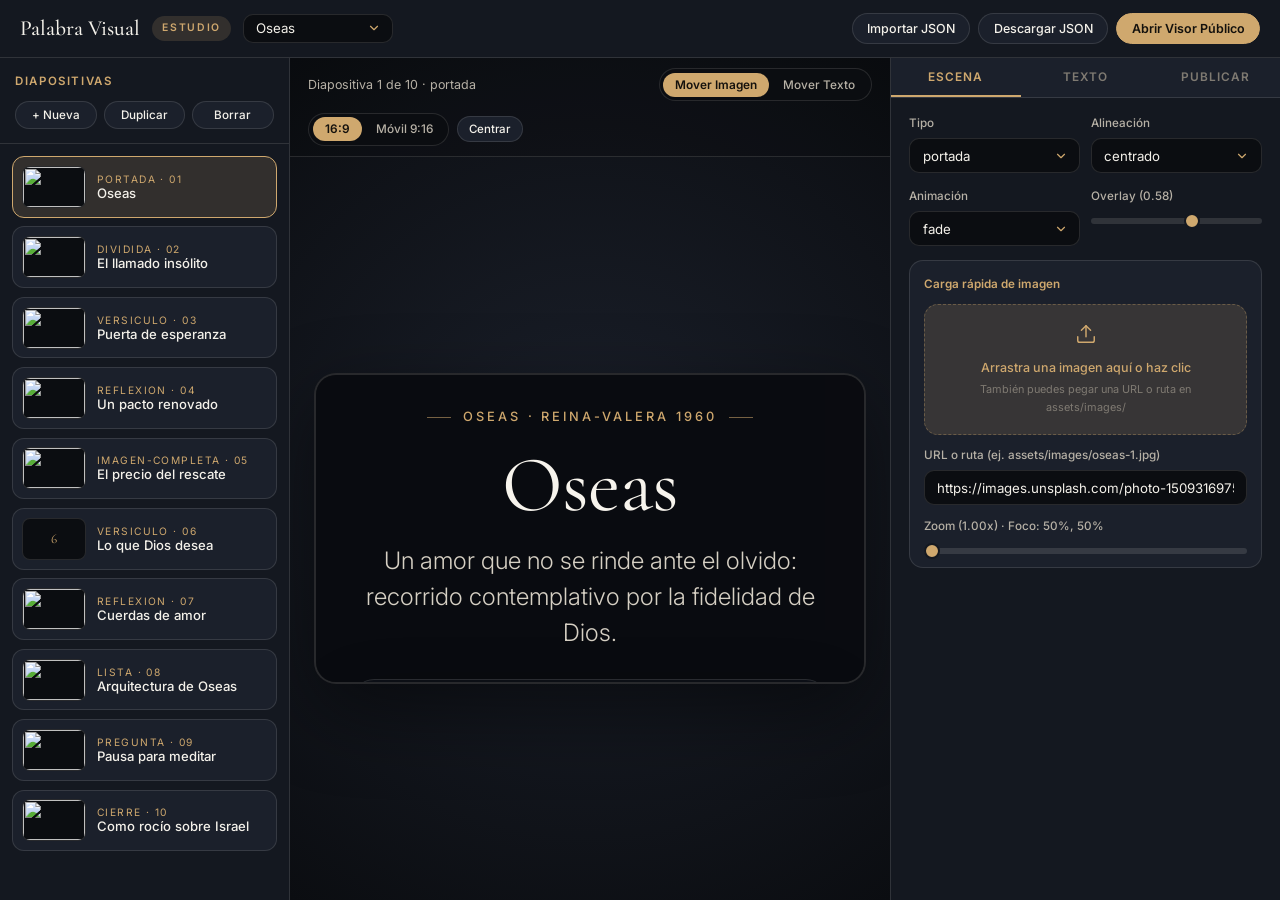
==== commit f7981764: "fix: resolve cramped deck-header overflow and canvas preview spacing in Studio" ====
--- a/admin.html
+++ b/admin.html
@@ -35,10 +35,10 @@
     <aside class="studio-deck" aria-label="Diapositivas">
       <div class="deck-header">
         <span style="font-size:0.72rem; letter-spacing:0.14em; text-transform:uppercase; color:var(--accent); font-weight:600;">Diapositivas</span>
-        <div style="display:flex; gap:0.3rem;">
-          <button class="btn-studio" id="st-add-slide" style="padding:0.28rem 0.6rem; font-size:0.72rem;">+ Nueva</button>
-          <button class="btn-studio" id="st-dup-slide" style="padding:0.28rem 0.6rem; font-size:0.72rem;">Duplicar</button>
-          <button class="btn-studio" id="st-del-slide" style="padding:0.28rem 0.6rem; font-size:0.72rem;">Borrar</button>
+        <div class="deck-actions">
+          <button class="btn-studio" id="st-add-slide" type="button">+ Nueva</button>
+          <button class="btn-studio" id="st-dup-slide" type="button">Duplicar</button>
+          <button class="btn-studio" id="st-del-slide" type="button">Borrar</button>
         </div>
       </div>
       <div class="deck-list" id="deck-list"></div>
--- a/css/admin.css
+++ b/css/admin.css
@@ -10,15 +10,16 @@
 }
 
 .studio-topbar {
-  height: 58px;
+  min-height: 58px;
   flex-shrink: 0;
   display: flex;
   align-items: center;
   justify-content: space-between;
-  padding: 0 1.25rem;
+  padding: 0.5rem 1.25rem;
   background: var(--bg-surface);
   border-bottom: 1px solid var(--border-subtle);
-  gap: 1rem;
+  gap: 0.85rem;
+  flex-wrap: wrap;
 }
 
 .studio-brand {
@@ -31,11 +32,12 @@
   font-size: 0.65rem;
   letter-spacing: 0.16em;
   text-transform: uppercase;
-  padding: 0.22rem 0.6rem;
+  padding: 0.24rem 0.65rem;
   border-radius: 999px;
   background: var(--accent-soft);
   color: var(--accent);
   font-weight: 600;
+  white-space: nowrap;
 }
 
 .studio-actions {
@@ -48,7 +50,8 @@
 .btn-studio {
   display: inline-flex;
   align-items: center;
-  gap: 0.4rem;
+  justify-content: center;
+  gap: 0.35rem;
   padding: 0.45rem 0.9rem;
   border-radius: 999px;
   border: 1px solid var(--border-subtle);
@@ -57,6 +60,7 @@
   font-weight: 500;
   color: var(--text-primary);
   text-decoration: none;
+  white-space: nowrap;
   transition: border-color 0.2s ease, background-color 0.2s ease, color 0.2s ease;
 }
 
@@ -82,7 +86,7 @@
   flex: 1;
   min-height: 0;
   display: grid;
-  grid-template-columns: 275px 1fr 390px;
+  grid-template-columns: 290px minmax(0, 1fr) 390px;
 }
 
 /* --- Columna Izquierda: Lista de Diapositivas --- */
@@ -92,15 +96,26 @@
   display: flex;
   flex-direction: column;
   min-height: 0;
+  overflow: hidden;
 }
 
 .deck-header {
-  padding: 0.85rem 1rem;
+  padding: 0.9rem 0.95rem;
   border-bottom: 1px solid var(--border-subtle);
   display: flex;
-  align-items: center;
-  justify-content: space-between;
-  gap: 0.5rem;
+  flex-direction: column;
+  gap: 0.65rem;
+}
+
+.deck-actions {
+  display: grid;
+  grid-template-columns: repeat(3, 1fr);
+  gap: 0.4rem;
+}
+
+.deck-actions .btn-studio {
+  padding: 0.36rem 0.4rem;
+  font-size: 0.73rem;
 }
 
 .deck-list {
@@ -114,10 +129,10 @@
 
 .deck-item {
   display: grid;
-  grid-template-columns: 64px 1fr;
-  gap: 0.65rem;
-  align-items: center;
-  padding: 0.5rem;
+  grid-template-columns: 64px minmax(0, 1fr);
+  gap: 0.7rem;
+  align-items: center;
+  padding: 0.55rem;
   border-radius: 12px;
   border: 1px solid var(--border-subtle);
   background: var(--bg-elevated);
@@ -138,11 +153,12 @@
 }
 .deck-thumb img { width: 100%; height: 100%; object-fit: cover; }
 
+.deck-meta { min-width: 0; }
 .deck-meta small {
   display: block; font-size: 0.64rem; letter-spacing: 0.14em; text-transform: uppercase; color: var(--accent);
 }
 .deck-meta strong {
-  display: block; font-size: 0.82rem; font-weight: 500; white-space: nowrap; overflow: hidden; text-overflow: ellipsis; max-width: 145px;
+  display: block; font-size: 0.82rem; font-weight: 500; white-space: nowrap; overflow: hidden; text-overflow: ellipsis;
 }
 
 /* --- Columna Central: Canvas Interactivo --- */
@@ -226,6 +242,23 @@
 .device-frame .slides-stage {
   width: 100%;
   height: 100%;
+}
+
+.device-frame .slide-inner {
+  padding: 2rem 2.25rem;
+}
+
+.device-frame.frame-mobile .slide-inner {
+  padding: 1.75rem 1.25rem;
+}
+
+.device-frame.frame-mobile .verse-text {
+  font-size: 1.35rem;
+  line-height: 1.32;
+}
+
+.device-frame.frame-mobile .editorial-title {
+  font-size: 1.75rem;
 }
 
 /* Cursor interactivo en canvas */
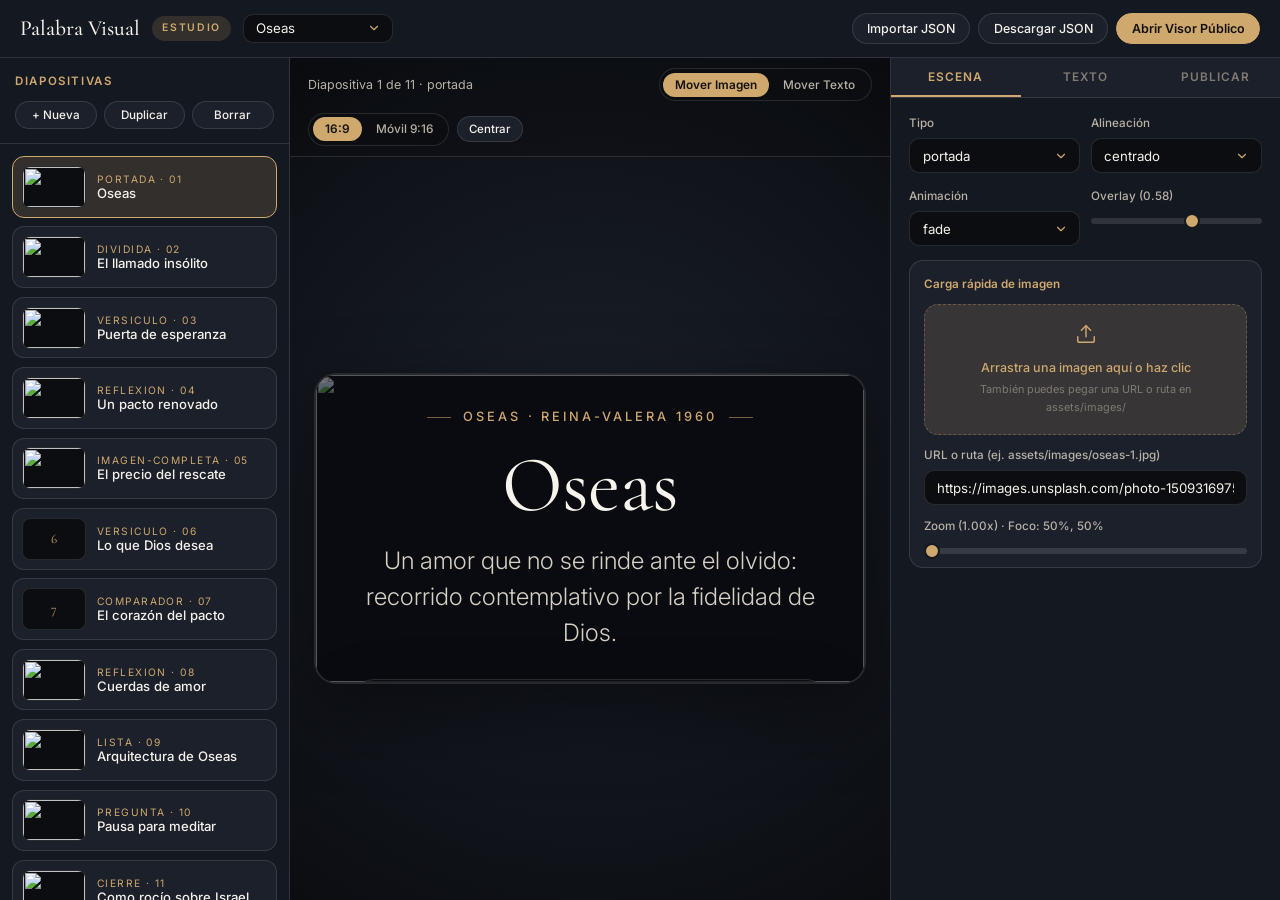
==== commit 95bd40bc: "feat: remove arrows/counter, expand 17-icon SVG library (balanza/mano/llama), and add interactive He" ====
--- a/admin.html
+++ b/admin.html
@@ -7,7 +7,7 @@
 
   <link rel="preconnect" href="https://fonts.googleapis.com" />
   <link rel="preconnect" href="https://fonts.gstatic.com" crossorigin />
-  <link href="https://fonts.googleapis.com/css2?family=Cormorant+Garamond:ital,wght@0,400;0,500;0,600;1,400;1,500&family=Inter:wght@300;400;500;600&display=swap" rel="stylesheet" />
+  <link href="https://fonts.googleapis.com/css2?family=Cormorant+Garamond:ital,wght@0,400;0,500;0,600;1,400;1,500&family=Gentium+Plus:ital,wght@0,400;0,700;1,400&family=Inter:wght@300;400;500;600&family=Noto+Serif+Hebrew:wght@400;500;600&display=swap" rel="stylesheet" />
 
   <link rel="stylesheet" href="css/theme.css" />
   <link rel="stylesheet" href="css/admin.css" />
@@ -92,6 +92,7 @@
                 <option value="dividida">dividida</option>
                 <option value="lista">lista</option>
                 <option value="pregunta">pregunta</option>
+                <option value="comparador">comparador</option>
                 <option value="cierre">cierre</option>
               </select>
             </div>
--- a/css/theme.css
+++ b/css/theme.css
@@ -35,8 +35,8 @@
   --bg-base: #0b0d11;
   --bg-surface: #141820;
   --bg-elevated: #1b202b;
-  --bg-glass: rgba(15, 19, 26, 0.62);
-  --bg-glass-strong: rgba(15, 19, 26, 0.86);
+  --bg-glass: rgba(11, 14, 20, 0.74);
+  --bg-glass-strong: rgba(12, 15, 22, 0.90);
   --text-primary: #f4f1ea;
   --text-secondary: #b7b1a6;
   --text-muted: #7f7a72;
@@ -159,9 +159,9 @@
 
 .slide-bg {
   position: absolute;
-  inset: -4%;
-  width: 108%;
-  height: 108%;
+  inset: 0;
+  width: 100%;
+  height: 100%;
   z-index: 0;
   overflow: hidden;
   pointer-events: none;
@@ -468,7 +468,7 @@
 
 .bottom-bar {
   position: fixed; bottom: 0; left: 0; right: 0; z-index: var(--z-chrome);
-  display: flex; align-items: center; justify-content: space-between;
+  display: flex; align-items: center; justify-content: center;
   padding: 1rem clamp(1rem, 3vw, 2.25rem) 1.25rem; pointer-events: none;
 }
 .bottom-bar > * { pointer-events: auto; }
@@ -541,6 +541,229 @@
 .countdown-num { display: block; font-family: var(--font-display); font-size: clamp(2rem, 6vw, 3.25rem); font-weight: 500; line-height: 1; color: var(--accent); font-variant-numeric: tabular-nums; }
 .countdown-label { display: block; margin-top: 0.35rem; font-size: 0.65rem; letter-spacing: 0.18em; text-transform: uppercase; color: var(--text-secondary); }
 
+.recuadro-card.has-detail, .timeline-item.has-detail {
+  cursor: pointer;
+}
+.recuadro-card.has-detail:hover, .timeline-item.has-detail:hover {
+  transform: translateY(-3px);
+  border-color: var(--accent);
+}
+.recuadro-more {
+  display: inline-flex;
+  align-items: center;
+  gap: 0.35rem;
+  margin-top: 0.75rem;
+  font-size: 0.72rem;
+  font-weight: 500;
+  letter-spacing: 0.12em;
+  text-transform: uppercase;
+  color: var(--accent);
+  opacity: 0.88;
+}
+
+/* Modal desplegable de detalle al hacer clic en un recuadro */
+.detail-modal-backdrop {
+  position: fixed;
+  inset: 0;
+  z-index: calc(var(--z-modal) + 5);
+  background: rgba(0, 0, 0, 0.58);
+  backdrop-filter: blur(8px);
+  -webkit-backdrop-filter: blur(8px);
+  display: flex;
+  align-items: center;
+  justify-content: center;
+  padding: 1.25rem;
+  opacity: 0;
+  visibility: hidden;
+  transition: opacity 0.3s ease, visibility 0.3s ease;
+}
+.detail-modal-backdrop.is-open {
+  opacity: 1;
+  visibility: visible;
+}
+.detail-modal {
+  position: relative;
+  width: 100%;
+  max-width: 580px;
+  max-height: 85vh;
+  overflow-y: auto;
+  background: var(--bg-glass-strong);
+  backdrop-filter: blur(28px);
+  -webkit-backdrop-filter: blur(28px);
+  border: 1px solid var(--border-subtle);
+  border-top: 1px solid var(--border-glow);
+  border-radius: 24px;
+  padding: clamp(1.5rem, 4vw, 2.5rem);
+  box-shadow: var(--shadow-soft);
+  color: var(--text-primary);
+  transform: translateY(14px) scale(0.97);
+  transition: transform 0.35s var(--ease-editorial);
+}
+.detail-modal-backdrop.is-open .detail-modal {
+  transform: translateY(0) scale(1);
+}
+.detail-modal-close {
+  position: absolute;
+  top: 1rem;
+  right: 1rem;
+}
+.detail-modal-title {
+  font-family: var(--font-display);
+  font-size: clamp(1.65rem, 3vw, 2.2rem);
+  font-weight: 500;
+  line-height: 1.15;
+  margin-bottom: 0.75rem;
+  padding-right: 2rem;
+}
+.detail-modal-body {
+  font-size: var(--text-base);
+  line-height: 1.75;
+  color: var(--text-secondary);
+  white-space: pre-line;
+}
+
+/* ==========================================================================
+   COMPARADOR PEDAGÓGICO: ORIGINAL (HEBREO / GRIEGO) <-> ESPAÑOL
+   ========================================================================== */
+.lexicon-compare {
+  position: relative;
+  width: 100%;
+  max-width: 820px;
+  min-height: clamp(270px, 38vh, 360px);
+  border-radius: 22px;
+  overflow: hidden;
+  border: 1px solid var(--border-subtle);
+  border-top: 1px solid var(--border-glow);
+  box-shadow: var(--shadow-soft);
+  user-select: none;
+  touch-action: pan-y;
+  margin-top: var(--space-sm);
+}
+
+.compare-layer {
+  position: absolute;
+  inset: 0;
+  padding: clamp(1.75rem, 4vw, 3rem);
+  display: flex;
+  flex-direction: column;
+  justify-content: center;
+  align-items: center;
+  text-align: center;
+}
+
+.compare-layer--es {
+  background: var(--bg-glass);
+  backdrop-filter: blur(22px);
+  -webkit-backdrop-filter: blur(22px);
+  color: var(--text-primary);
+  z-index: 1;
+}
+
+.compare-layer--original {
+  background: linear-gradient(145deg, var(--bg-surface) 0%, var(--bg-elevated) 100%);
+  color: var(--text-primary);
+  z-index: 2;
+  clip-path: inset(0 0 0 var(--split, 50%));
+}
+
+.lexicon-badge {
+  display: inline-flex;
+  align-items: center;
+  gap: 0.45rem;
+  font-size: 0.68rem;
+  font-weight: 600;
+  letter-spacing: 0.2em;
+  text-transform: uppercase;
+  color: var(--accent);
+  background: var(--accent-soft);
+  border: 1px solid var(--border-glow);
+  padding: 0.28rem 0.78rem;
+  border-radius: 999px;
+  margin-bottom: 1rem;
+}
+
+.lexicon-term {
+  font-family: var(--font-display);
+  font-size: clamp(2.1rem, 4.5vw, 3.6rem);
+  font-weight: 500;
+  line-height: 1.18;
+  color: var(--text-primary);
+}
+
+.lexicon-term--hebrew {
+  font-family: 'Noto Serif Hebrew', 'Times New Roman', serif;
+  direction: rtl;
+  unicode-bidi: isolate;
+  font-size: clamp(2.5rem, 5.5vw, 4.2rem);
+  letter-spacing: 0.02em;
+  color: var(--accent);
+}
+
+.lexicon-term--greek {
+  font-family: 'Gentium Plus', 'Cormorant Garamond', Georgia, serif;
+  font-size: clamp(2.3rem, 5vw, 3.9rem);
+  color: var(--accent);
+}
+
+.lexicon-translit {
+  font-family: var(--font-display);
+  font-style: italic;
+  font-size: clamp(1.05rem, 1.8vw, 1.35rem);
+  color: var(--accent);
+  margin-top: 0.35rem;
+}
+
+.lexicon-desc {
+  font-size: var(--text-sm);
+  color: var(--text-secondary);
+  max-width: 46ch;
+  line-height: 1.6;
+  margin-top: 0.75rem;
+}
+
+.compare-handle {
+  position: absolute;
+  top: 0;
+  bottom: 0;
+  left: var(--split, 50%);
+  width: 2px;
+  background: var(--accent);
+  box-shadow: 0 0 18px rgba(207, 168, 110, 0.55);
+  z-index: 4;
+  transform: translateX(-50%);
+  cursor: ew-resize;
+}
+
+.compare-knob {
+  position: absolute;
+  top: 50%;
+  left: 50%;
+  transform: translate(-50%, -50%);
+  width: 42px;
+  height: 42px;
+  border-radius: 50%;
+  background: var(--accent);
+  color: #14110d;
+  display: flex;
+  align-items: center;
+  justify-content: center;
+  box-shadow: 0 6px 20px rgba(0, 0, 0, 0.42);
+  border: 2px solid var(--bg-base);
+}
+
+.compare-knob svg {
+  width: 18px;
+  height: 18px;
+}
+
+.lexicon-hint {
+  margin-top: 0.65rem;
+  font-size: 0.72rem;
+  letter-spacing: 0.14em;
+  text-transform: uppercase;
+  color: var(--text-muted);
+}
+
 .toast {
   position: fixed; bottom: 4.5rem; left: 50%; transform: translateX(-50%) translateY(16px);
   background: var(--bg-glass-strong); border: 1px solid var(--border-glow); color: var(--text-primary);
@@ -550,9 +773,30 @@
 .toast.is-visible { opacity: 1; transform: translateX(-50%) translateY(0); }
 
 /* ==========================================================================
-   RESPONSIVE: MÓVIL VERTICAL 9:16, TABLET Y PROYECTOR
+   RESPONSIVE: MÓVIL VERTICAL 9:16 (CON SCROLL), TABLET Y PROYECTOR
    ========================================================================== */
 @media (max-width: 860px) {
+  body:not(.admin-body) .slides-stage {
+    height: 100dvh;
+    overflow-y: scroll;
+    overflow-x: hidden;
+    scroll-snap-type: y mandatory;
+    overscroll-behavior-y: contain;
+    -webkit-overflow-scrolling: touch;
+  }
+  body:not(.admin-body) .slide {
+    position: relative;
+    inset: auto;
+    height: 100dvh;
+    min-height: 100dvh;
+    max-height: 100dvh;
+    opacity: 1 !important;
+    visibility: visible !important;
+    pointer-events: auto !important;
+    scroll-snap-align: start;
+    scroll-snap-stop: always;
+    overflow-y: auto;
+  }
   .split-layout { grid-template-columns: 1fr; gap: 1.25rem; }
   .split-media { aspect-ratio: 16 / 10; max-height: 34vh; }
   .layout-derecha .split-media { order: 0; }
@@ -560,8 +804,14 @@
 }
 
 @media (max-width: 640px), (max-aspect-ratio: 1/1) {
-  .slide-inner { padding: 4.35rem 1.25rem 5rem; }
-  .verse-block.variant-glass { padding: 1.45rem 1.2rem; border-radius: 18px; }
+  .slide-inner {
+    min-height: 100%;
+    padding: 4.5rem 1.25rem 6.75rem;
+  }
+  .verse-block.variant-glass {
+    padding: 1.65rem 1.35rem;
+    border-radius: 20px;
+  }
   .verse-text { font-size: calc(clamp(1.62rem, 5.8vw, 2.4rem) * var(--font-scale, 1)); line-height: 1.32; }
   .slide-tipo-versiculo .verse-text { font-size: calc(clamp(1.88rem, 6.6vw, 2.85rem) * var(--font-scale, 1)); line-height: 1.26; }
   .editorial-title { font-size: clamp(1.95rem, 7vw, 2.75rem); }
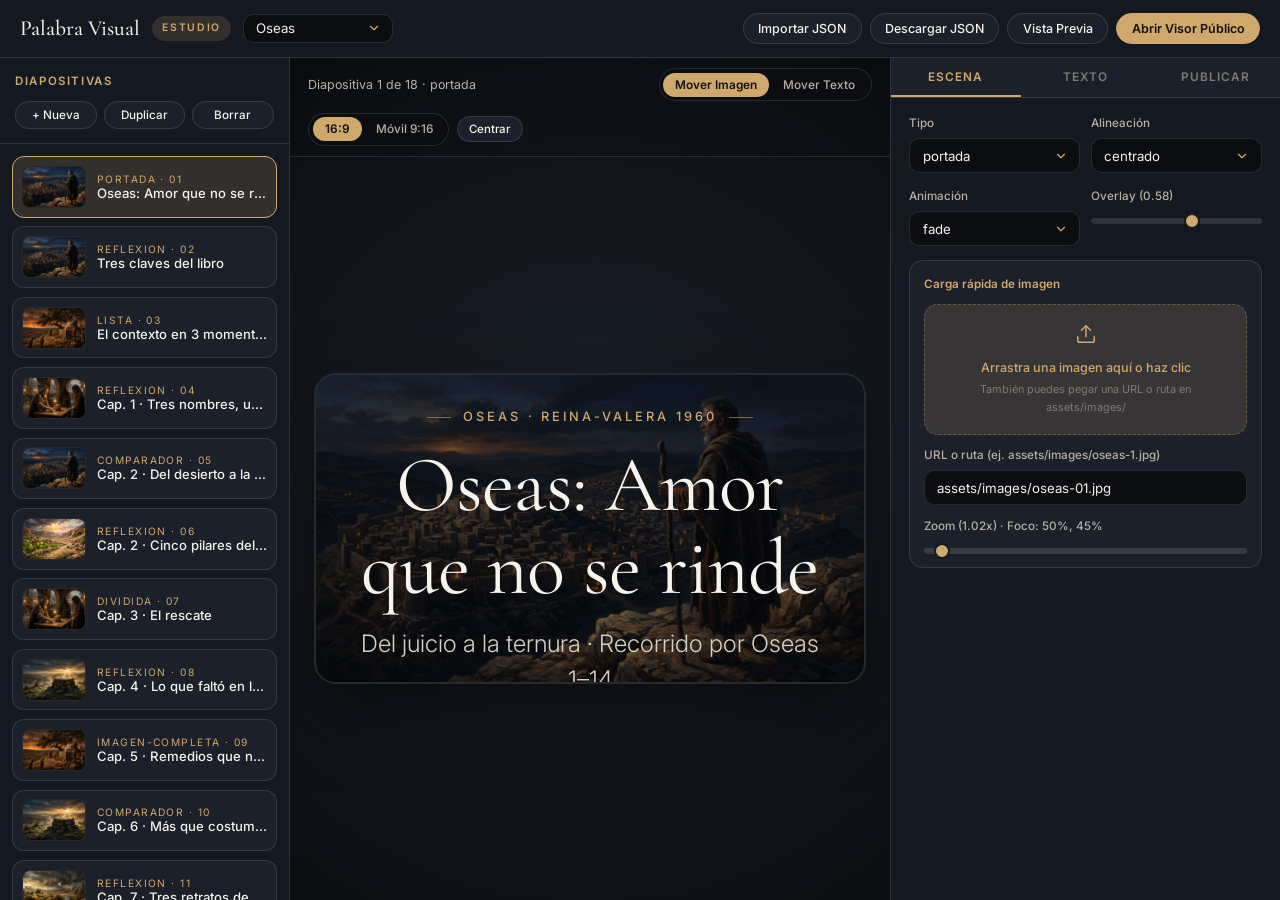
==== commit 68618cdd: "feat(admin): add independent live Vista Previa overlay with 16:9 / 9:16 toggle, comparator, and deta" ====
--- a/admin.html
+++ b/admin.html
@@ -11,6 +11,7 @@
 
   <link rel="stylesheet" href="css/theme.css" />
   <link rel="stylesheet" href="css/admin.css" />
+  <script src="https://cdnjs.cloudflare.com/ajax/libs/gsap/3.12.5/gsap.min.js" crossorigin="anonymous" referrerpolicy="no-referrer"></script>
 </head>
 <body class="admin-body">
   <!-- Barra superior del Estudio -->
@@ -25,6 +26,7 @@
       <button class="btn-studio" id="st-import-btn" type="button">Importar JSON</button>
       <input type="file" id="st-import-file" accept=".json,application/json" style="display:none" />
       <button class="btn-studio" id="st-export-json" type="button">Descargar JSON</button>
+      <button class="btn-studio" id="st-preview-btn" type="button">Vista Previa</button>
       <button class="btn-studio btn-studio--primary" id="st-open-viewer" type="button">Abrir Visor Público</button>
     </div>
   </header>
@@ -219,6 +221,40 @@
     </aside>
   </main>
 
+  <!-- Vista Previa Independiente (en vivo, sin depender del visor público) -->
+  <div class="admin-preview-overlay" id="admin-preview-overlay" aria-hidden="true">
+    <div class="admin-preview-bar">
+      <div style="display:flex; align-items:center; gap:0.75rem;">
+        <span class="studio-badge">Vista Previa en Vivo</span>
+        <span id="pv-counter" style="font-size:0.78rem; color:var(--text-secondary);">1 / 18</span>
+      </div>
+      <div class="segmented" role="group" aria-label="Formato de vista previa">
+        <button class="seg-btn is-active" id="pv-mode-desktop" type="button">Pantalla completa</button>
+        <button class="seg-btn" id="pv-mode-mobile" type="button">Móvil 9:16</button>
+      </div>
+      <div style="display:flex; align-items:center; gap:0.45rem;">
+        <button class="btn-studio" id="pv-prev" type="button">Anterior</button>
+        <button class="btn-studio" id="pv-next" type="button">Siguiente</button>
+        <button class="btn-studio btn-studio--primary" id="pv-close" type="button">Cerrar</button>
+      </div>
+    </div>
+    <div class="admin-preview-stage" id="admin-preview-stage">
+      <div class="slides-stage" id="pv-slides-stage"></div>
+    </div>
+  </div>
+
+  <!-- Modal de detalle desplegable para probar recuadros en Vista Previa -->
+  <div class="detail-modal-backdrop" id="detail-modal-backdrop" aria-hidden="true">
+    <div class="detail-modal" role="dialog" aria-modal="true" aria-labelledby="detail-modal-title">
+      <button class="icon-btn detail-modal-close" id="detail-modal-close" aria-label="Cerrar ventana">
+        <svg viewBox="0 0 24 24" fill="none" stroke="currentColor" stroke-width="1.6" stroke-linecap="round"><line x1="18" y1="6" x2="6" y2="18"/><line x1="6" y1="6" x2="18" y2="18"/></svg>
+      </button>
+      <div class="recuadro-icon" id="detail-modal-icon" aria-hidden="true"></div>
+      <h3 class="detail-modal-title" id="detail-modal-title"></h3>
+      <div class="detail-modal-body" id="detail-modal-body"></div>
+    </div>
+  </div>
+
   <div class="toast" id="toast" role="status" aria-live="polite"></div>
 
   <script src="js/renderer.js"></script>
--- a/css/theme.css
+++ b/css/theme.css
@@ -524,22 +524,112 @@
 .thumb-info small { display: block; font-size: 0.66rem; letter-spacing: 0.16em; text-transform: uppercase; color: var(--accent); font-weight: 500; }
 .thumb-info strong { display: block; font-size: 0.9rem; font-weight: 500; color: var(--text-primary); white-space: nowrap; overflow: hidden; text-overflow: ellipsis; max-width: 220px; }
 
-/* Pantalla de Revelado Dinámico */
+/* Pantalla de Revelado Dinámico (Fondo negro puro, alto contraste blanco con glow y partículas) */
 .lock-screen {
-  position: fixed; inset: 0; z-index: calc(var(--z-modal) + 10); background: var(--bg-base);
-  display: none; align-items: center; justify-content: center; padding: clamp(1.5rem, 5vw, 3.5rem); text-align: center;
+  position: fixed;
+  inset: 0;
+  z-index: 9999;
+  background: #000000;
+  color: #ffffff;
+  display: none;
+  align-items: center;
+  justify-content: center;
+  padding: clamp(1.5rem, 5vw, 3.5rem);
+  text-align: center;
+  overflow: hidden;
 }
 .lock-screen.is-active { display: flex; }
-.lock-bg { position: absolute; inset: 0; opacity: 0.28; background-size: cover; background-position: center; filter: blur(18px) scale(1.1); pointer-events: none; }
+
+.lock-particles {
+  position: absolute;
+  inset: 0;
+  width: 100%;
+  height: 100%;
+  pointer-events: none;
+  z-index: 1;
+}
+
 .lock-card {
-  position: relative; z-index: 2; max-width: 680px; width: 100%; background: var(--bg-glass-strong);
-  backdrop-filter: blur(26px); border: 1px solid var(--border-subtle); border-top: 1px solid var(--border-glow);
-  border-radius: 26px; padding: clamp(2rem, 5vw, 3.5rem) clamp(1.25rem, 4vw, 3rem); box-shadow: var(--shadow-soft);
-}
-.countdown-grid { display: grid; grid-template-columns: repeat(4, 1fr); gap: clamp(0.55rem, 2vw, 1.1rem); margin: var(--space-md) auto; max-width: 500px; }
-.countdown-cell { background: var(--bg-glass); border: 1px solid var(--border-subtle); border-radius: 16px; padding: clamp(0.75rem, 2vw, 1.15rem) 0.5rem; }
-.countdown-num { display: block; font-family: var(--font-display); font-size: clamp(2rem, 6vw, 3.25rem); font-weight: 500; line-height: 1; color: var(--accent); font-variant-numeric: tabular-nums; }
-.countdown-label { display: block; margin-top: 0.35rem; font-size: 0.65rem; letter-spacing: 0.18em; text-transform: uppercase; color: var(--text-secondary); }
+  position: relative;
+  z-index: 2;
+  max-width: 640px;
+  width: 100%;
+  display: flex;
+  flex-direction: column;
+  align-items: center;
+}
+
+.lock-emblem {
+  width: clamp(135px, 24vw, 200px);
+  height: auto;
+  margin-bottom: 1.25rem;
+  filter: drop-shadow(0 0 26px rgba(255, 255, 255, 0.25));
+  opacity: 0.94;
+}
+
+.lock-kicker {
+  font-family: var(--font-sans);
+  font-size: 0.72rem;
+  font-weight: 500;
+  letter-spacing: 0.28em;
+  text-transform: uppercase;
+  color: rgba(255, 255, 255, 0.78);
+  text-shadow: 0 0 16px rgba(255, 255, 255, 0.35);
+  margin-bottom: 0.5rem;
+}
+
+.lock-msg {
+  font-family: var(--font-sans);
+  font-weight: 300;
+  font-size: clamp(0.95rem, 2vw, 1.12rem);
+  color: rgba(255, 255, 255, 0.75);
+  max-width: 44ch;
+  line-height: 1.6;
+}
+
+.countdown-grid {
+  display: grid;
+  grid-template-columns: repeat(4, 1fr);
+  gap: clamp(0.6rem, 2.2vw, 1.25rem);
+  margin: 1.75rem auto 1.25rem;
+  width: 100%;
+  max-width: 520px;
+}
+
+.countdown-cell {
+  background: rgba(255, 255, 255, 0.03);
+  border: 1px solid rgba(255, 255, 255, 0.16);
+  border-radius: 16px;
+  padding: clamp(0.85rem, 2.5vw, 1.25rem) 0.4rem;
+  box-shadow: 0 0 24px rgba(255, 255, 255, 0.04);
+}
+
+.countdown-num {
+  display: block;
+  font-family: var(--font-display);
+  font-size: clamp(2.25rem, 7vw, 3.85rem);
+  font-weight: 500;
+  line-height: 1;
+  color: #ffffff;
+  font-variant-numeric: tabular-nums;
+  text-shadow: 0 0 22px rgba(255, 255, 255, 0.65), 0 0 48px rgba(255, 255, 255, 0.25);
+}
+
+.countdown-label {
+  display: block;
+  margin-top: 0.45rem;
+  font-size: 0.64rem;
+  letter-spacing: 0.22em;
+  text-transform: uppercase;
+  color: rgba(255, 255, 255, 0.68);
+}
+
+.lock-date-label {
+  font-size: 0.75rem;
+  color: rgba(255, 255, 255, 0.55);
+  letter-spacing: 0.12em;
+  text-transform: uppercase;
+}
 
 .recuadro-card.has-detail, .timeline-item.has-detail {
   cursor: pointer;
--- a/css/admin.css
+++ b/css/admin.css
@@ -367,6 +367,62 @@
   gap: 0.7rem;
 }
 
+/* Vista Previa Independiente dentro del Estudio */
+.admin-preview-overlay {
+  position: fixed;
+  inset: 0;
+  z-index: 90;
+  background: var(--bg-base);
+  display: none;
+  flex-direction: column;
+}
+.admin-preview-overlay.is-open { display: flex; }
+
+.admin-preview-bar {
+  height: 54px;
+  flex-shrink: 0;
+  display: flex;
+  align-items: center;
+  justify-content: space-between;
+  padding: 0 1.25rem;
+  background: var(--bg-glass-strong);
+  backdrop-filter: blur(20px);
+  border-bottom: 1px solid var(--border-subtle);
+  gap: 0.75rem;
+  z-index: 5;
+}
+
+.admin-preview-stage {
+  position: relative;
+  flex: 1;
+  min-height: 0;
+  display: flex;
+  align-items: center;
+  justify-content: center;
+  overflow: hidden;
+}
+
+.admin-preview-stage.is-mobile-sim {
+  padding: 1.25rem;
+  background: radial-gradient(circle at center, var(--bg-elevated) 0%, var(--bg-base) 100%);
+}
+
+.admin-preview-stage .slides-stage {
+  width: 100%;
+  height: 100%;
+}
+
+.admin-preview-stage.is-mobile-sim .slides-stage {
+  height: min(100%, 760px);
+  aspect-ratio: 9 / 16;
+  width: auto;
+  max-width: 100%;
+  border-radius: 30px;
+  border: 6px solid var(--border-subtle);
+  box-shadow: 0 28px 80px rgba(0, 0, 0, 0.55);
+  overflow: hidden;
+}
+
 @media (max-width: 1100px) {
   body.admin-body { overflow: auto; height: auto; }
   .studio-workspace { grid-template-columns: 1fr; }
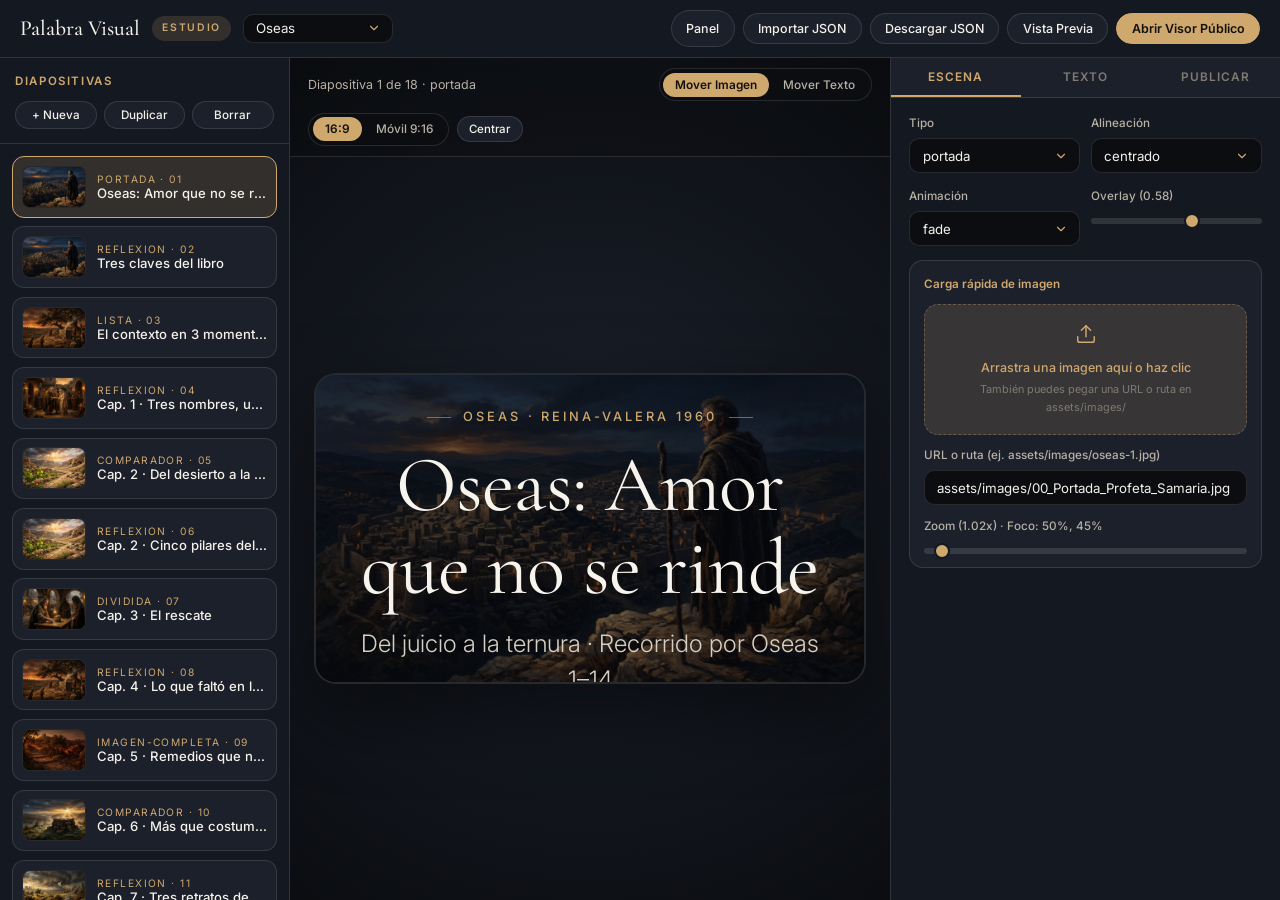
==== commit a7609a70: "feat: add unified Control Center (panel.html), ?libro= deep linking, and mobile-responsive Admin Pre" ====
--- a/admin.html
+++ b/admin.html
@@ -23,6 +23,7 @@
     </div>
 
     <div class="studio-actions">
+      <a class="btn-studio" href="panel.html">Panel</a>
       <button class="btn-studio" id="st-import-btn" type="button">Importar JSON</button>
       <input type="file" id="st-import-file" accept=".json,application/json" style="display:none" />
       <button class="btn-studio" id="st-export-json" type="button">Descargar JSON</button>
--- a/css/admin.css
+++ b/css/admin.css
@@ -430,3 +430,26 @@
   .studio-canvas-area { min-height: 520px; }
   .studio-inspector { border-left: none; border-top: 1px solid var(--border-subtle); }
 }
+
+@media (max-width: 760px) {
+  .admin-preview-bar {
+    height: auto;
+    min-height: 52px;
+    flex-wrap: wrap;
+    padding: 0.5rem 0.75rem;
+    gap: 0.45rem;
+  }
+  .admin-preview-bar .segmented {
+    display: none;
+  }
+  .admin-preview-stage .slide {
+    position: absolute;
+    inset: 0;
+    height: 100%;
+    max-height: 100%;
+    overflow-y: auto;
+  }
+  .admin-preview-stage .slide-inner {
+    padding: 1.75rem 1.15rem 3.5rem;
+  }
+}
